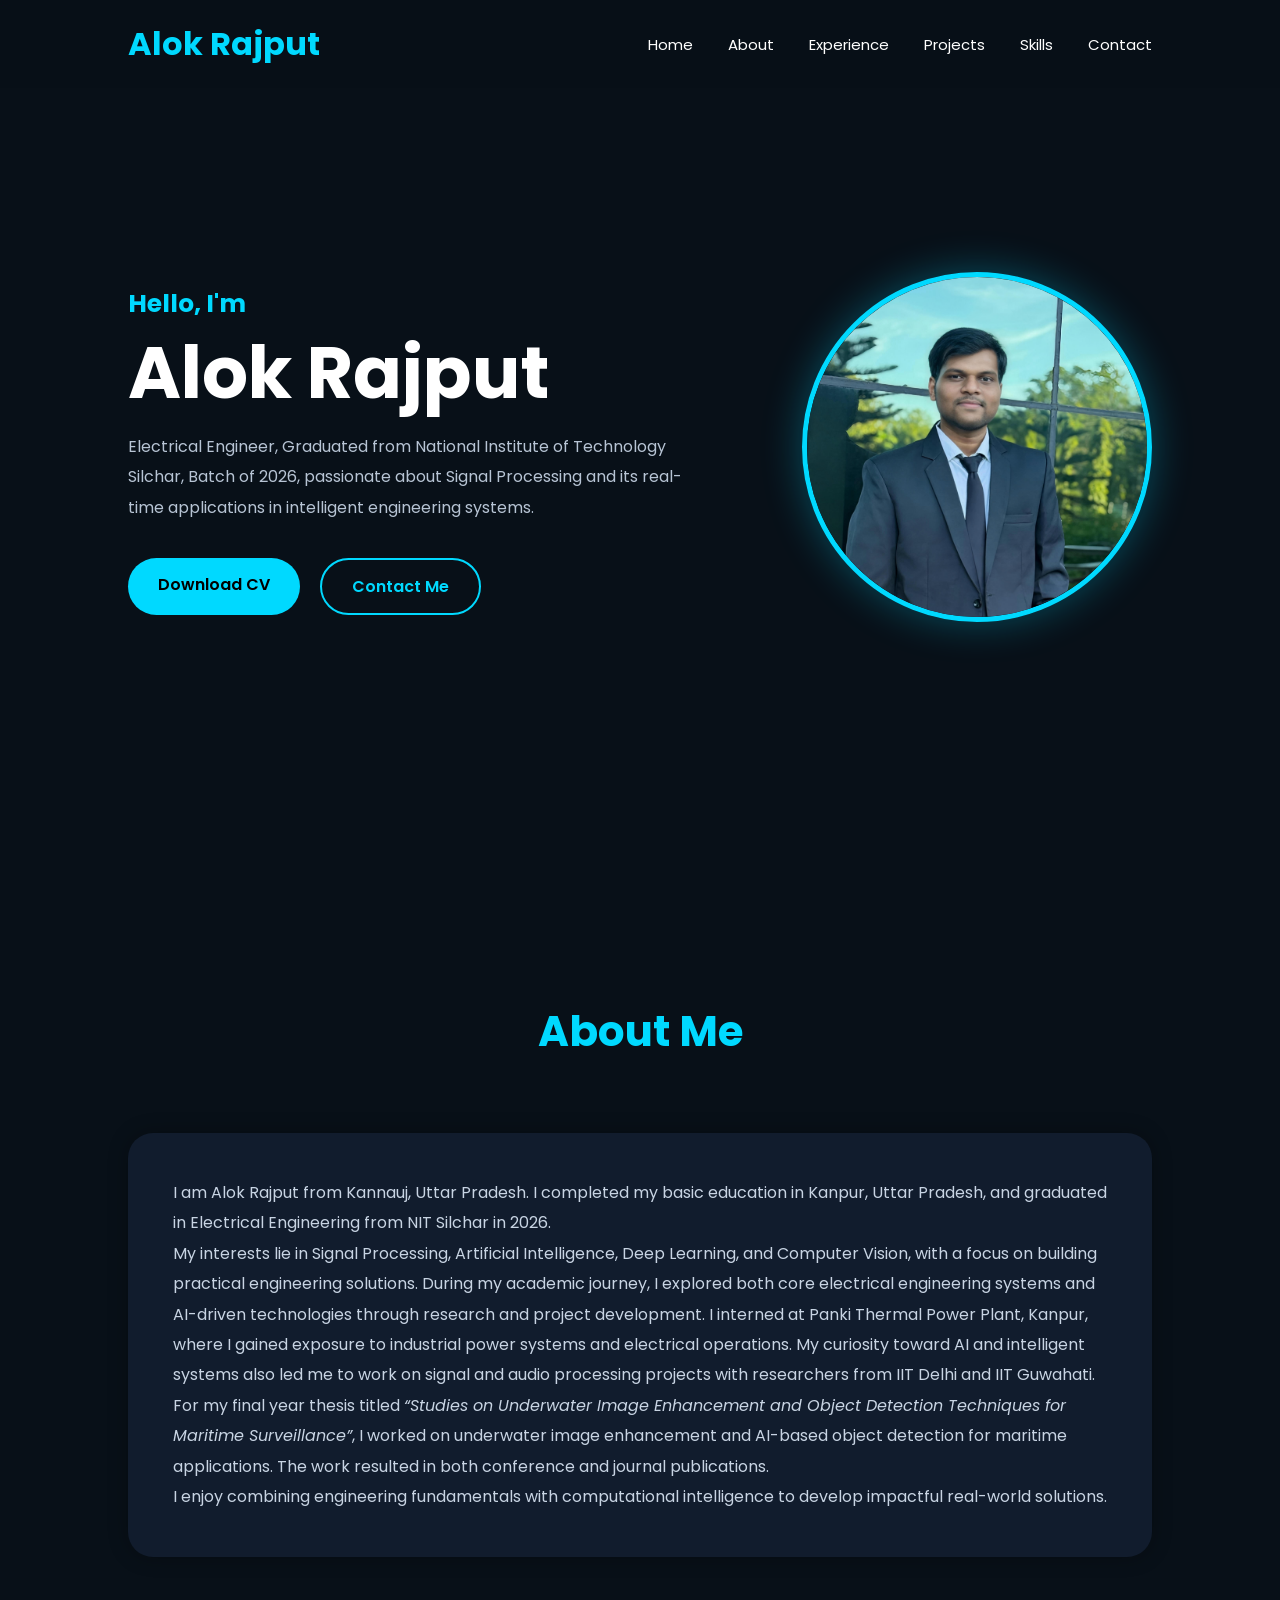
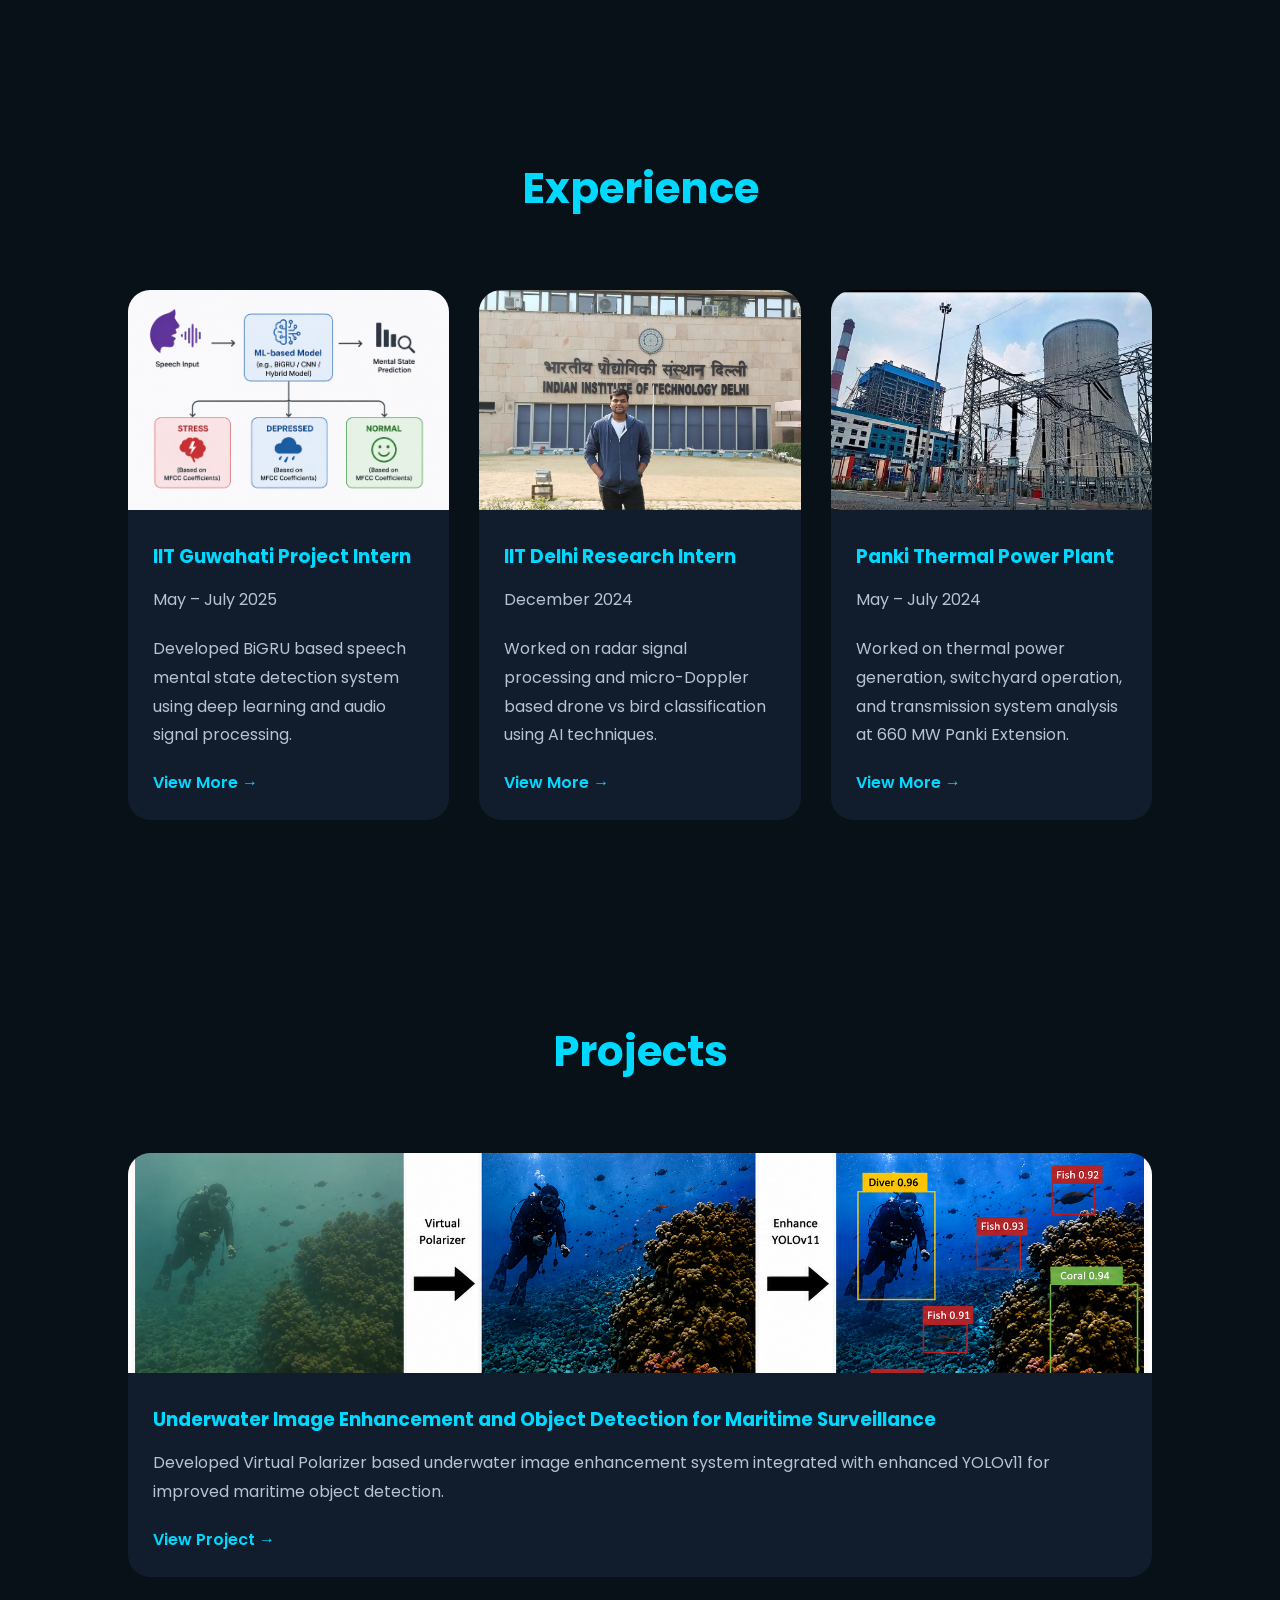
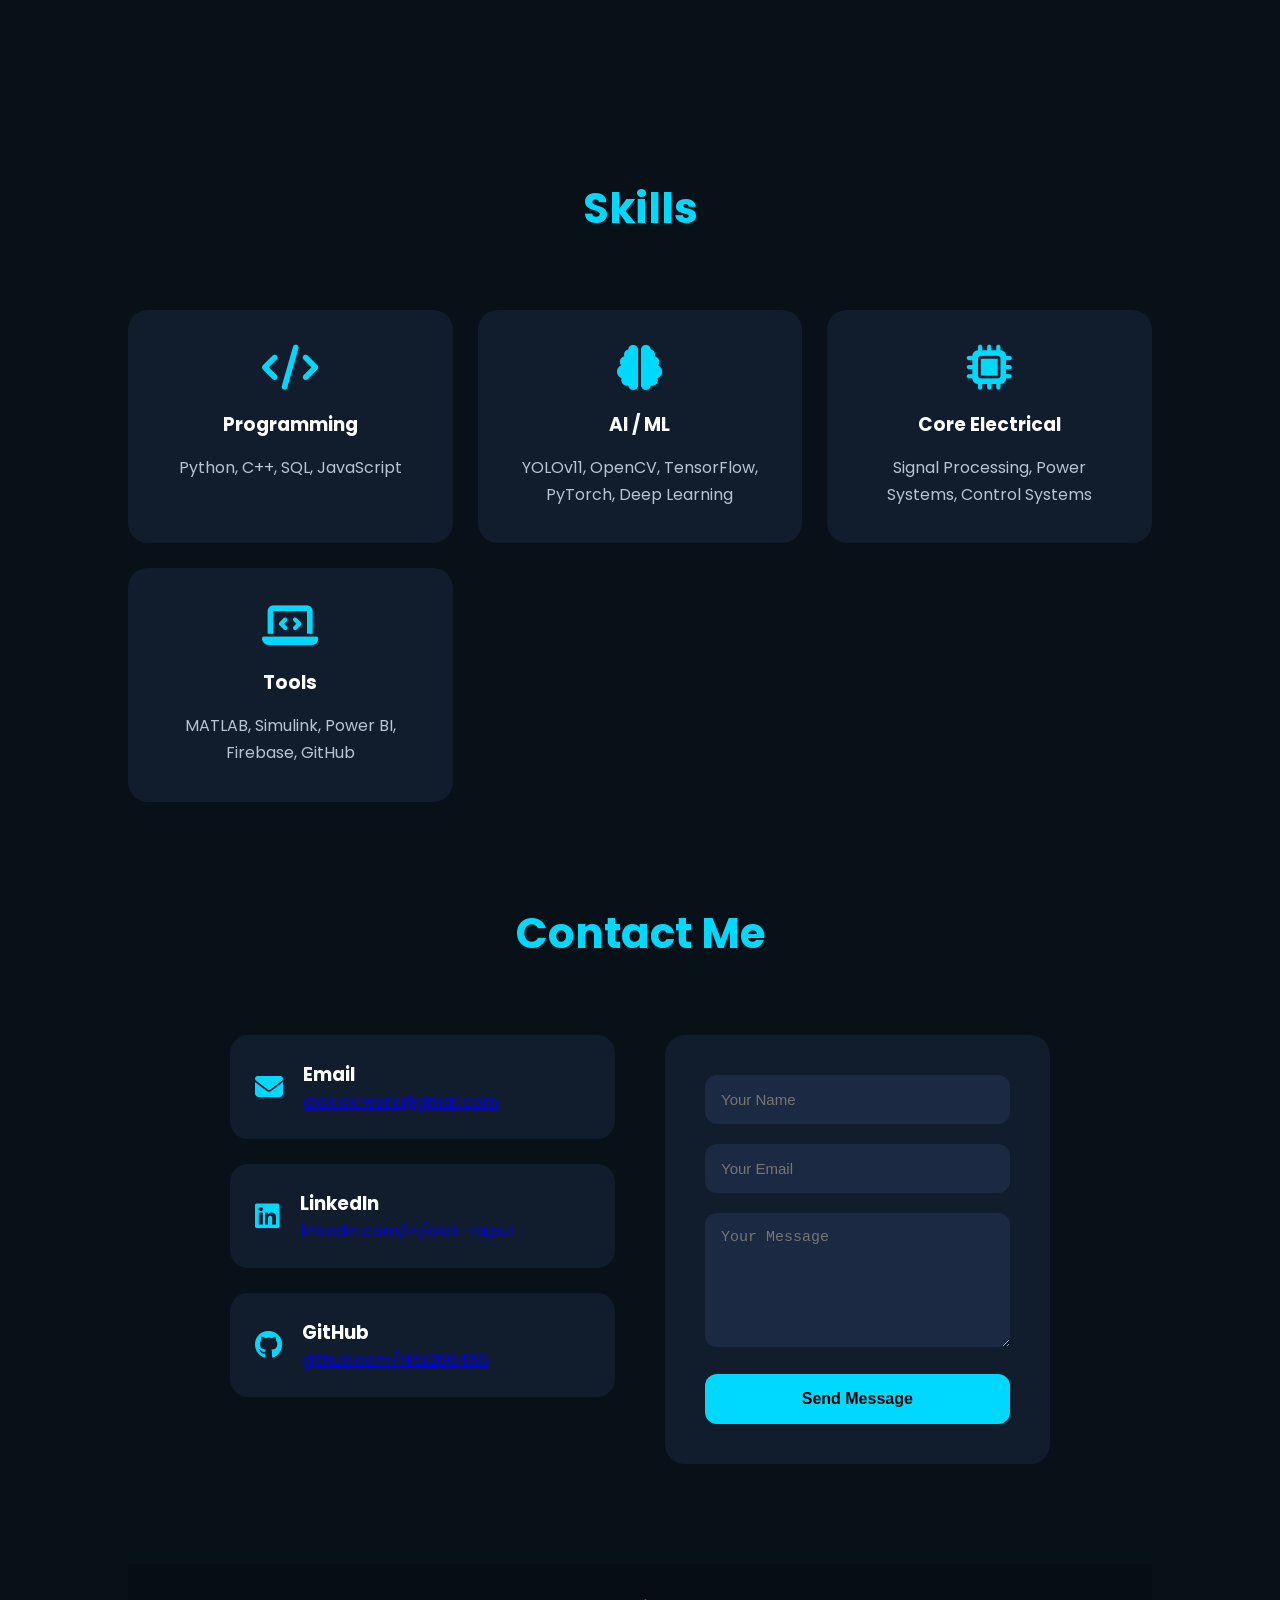
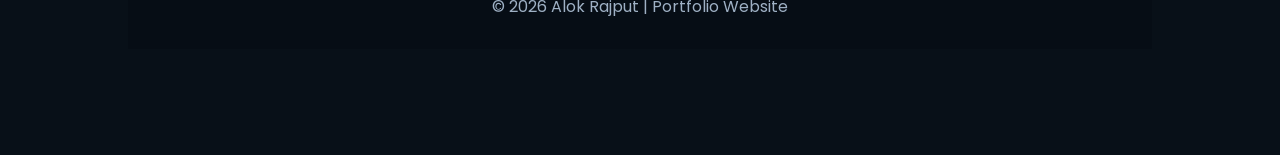
==== index.html @ 51794979 "Portfolio website" ====
<!DOCTYPE html>
<html lang="en">
<head>

  <meta charset="UTF-8">
  <meta name="viewport" content="width=device-width, initial-scale=1.0">

  <title>Alok Rajput | Portfolio</title>

  <!-- Google Fonts -->
  <link href="https://fonts.googleapis.com/css2?family=Poppins:wght@300;400;500;600;700&display=swap" rel="stylesheet">

  <!-- Font Awesome -->
  <link rel="stylesheet"
  href="https://cdnjs.cloudflare.com/ajax/libs/font-awesome/6.5.1/css/all.min.css"/>

  <style>

    *{
      margin:0;
      padding:0;
      box-sizing:border-box;
      scroll-behavior:smooth;
    }

    body{
      font-family:'Poppins',sans-serif;
      background:#081018;
      color:white;
      overflow-x:hidden;
    }

    /* NAVBAR */

    nav{
      width:100%;
      padding:20px 10%;
      display:flex;
      justify-content:space-between;
      align-items:center;
      position:fixed;
      top:0;
      z-index:1000;
      background:rgba(8,16,24,0.9);
      backdrop-filter:blur(12px);
    }

    nav h1{
      font-size:32px;
      color:#00d9ff;
      font-weight:700;
    }

    nav ul{
      display:flex;
      gap:35px;
      list-style:none;
    }

    nav ul li a{
      color:white;
      text-decoration:none;
      transition:0.3s;
      font-size:15px;
    }

    nav ul li a:hover{
      color:#00d9ff;
    }

    /* HERO SECTION */

    .hero{
      min-height:100vh;
      display:flex;
      justify-content:space-between;
      align-items:center;
      padding:0 10%;
      position:relative;
    }

    .hero-text{
      width:55%;
    }

    .hero-text h3{
      color:#00d9ff;
      font-size:25px;
      margin-bottom:10px;
    }

    .hero-text h1{
      font-size:72px;
      line-height:1.1;
      margin-bottom:20px;
    }

    .hero-text p{
      color:#b7c4d4;
      line-height:1.9;
      margin-bottom:35px;
      font-size:16px;
    }

    .hero-buttons{
      display:flex;
      gap:20px;
    }

    .btn{
      padding:14px 30px;
      border-radius:40px;
      text-decoration:none;
      transition:0.3s;
      font-weight:600;
    }

    .btn-primary{
      background:#00d9ff;
      color:black;
    }

    .btn-primary:hover{
      transform:translateY(-5px);
      box-shadow:0 0 20px #00d9ff;
    }

    .btn-secondary{
      border:2px solid #00d9ff;
      color:#00d9ff;
    }

    .btn-secondary:hover{
      background:#00d9ff;
      color:black;
    }

    .hero-image img{
      width:350px;
      height:350px;
      object-fit:cover;
      border-radius:50%;
      border:5px solid #00d9ff;
      box-shadow:0 0 40px #00d9ff50;
    }

    /* SECTION */

    section{
      padding:100px 10%;
    }

    .section-title{
      text-align:center;
      font-size:42px;
      margin-bottom:70px;
      color:#00d9ff;
    }

    /* ABOUT */

    .about-box{
      background:#111c2d;
      padding:45px;
      border-radius:25px;
      line-height:1.9;
      color:#c8d4e3;
      font-size:16px;
      box-shadow:0 0 20px rgba(0,0,0,0.3);
    }

    /* SKILLS */

    .skills-container{
      display:grid;
      grid-template-columns:repeat(auto-fit,minmax(250px,1fr));
      gap:25px;
    }

    .skill-card{
      background:#111c2d;
      padding:35px;
      border-radius:20px;
      text-align:center;
      transition:0.4s;
    }

    .skill-card:hover{
      transform:translateY(-10px);
      box-shadow:0 0 30px #00d9ff30;
    }

    .skill-card i{
      font-size:45px;
      color:#00d9ff;
      margin-bottom:20px;
    }

    .skill-card h3{
      margin-bottom:15px;
    }

    .skill-card p{
      color:#b7c4d4;
      line-height:1.7;
    }

    /* PROJECTS */

    .card-container{
      display:grid;
      grid-template-columns:repeat(auto-fit,minmax(320px,1fr));
      gap:30px;
    }

    .card{
      background:#111c2d;
      border-radius:22px;
      overflow:hidden;
      transition:0.4s;
    }

    .card:hover{
      transform:translateY(-10px);
      box-shadow:0 0 35px #00d9ff25;
    }

    .card img{
      width:100%;
      height:220px;
      object-fit:cover;
    }

    .card-content{
      padding:25px;
    }

    .card-content h3{
      margin-bottom:15px;
      color:#00d9ff;
    }

    .card-content p{
      color:#b7c4d4;
      line-height:1.8;
      margin-bottom:20px;
    }

    .card-content a{
      text-decoration:none;
      color:#00d9ff;
      font-weight:600;
    }

    /* CONTACT */

    .contact-container{
      display:grid;
      grid-template-columns:1fr 1fr;
      gap:50px;
    }

    .contact-info{
      display:flex;
      flex-direction:column;
      gap:25px;
    }

    .contact-box{
      background:#111c2d;
      padding:25px;
      border-radius:18px;
      display:flex;
      gap:20px;
      align-items:center;
    }

    .contact-box i{
      font-size:28px;
      color:#00d9ff;
    }

    .contact-form{
      background:#111c2d;
      padding:40px;
      border-radius:20px;
    }

    .contact-form input,
    .contact-form textarea{
      width:100%;
      padding:16px;
      margin-bottom:20px;
      border:none;
      border-radius:12px;
      background:#1b2a42;
      color:white;
      font-size:15px;
    }

    .contact-form button{
      width:100%;
      padding:16px;
      border:none;
      border-radius:12px;
      background:#00d9ff;
      color:black;
      font-size:16px;
      font-weight:600;
      cursor:pointer;
      transition:0.3s;
    }

    .contact-form button:hover{
      transform:translateY(-3px);
    }

    /* FOOTER */

    footer{
      text-align:center;
      padding:30px;
      background:#060d15;
      color:#9eb0c4;
    }

    /* RESPONSIVE */

    @media(max-width:950px){

      nav ul{
        display:none;
      }

      .hero{
        flex-direction:column-reverse;
        justify-content:center;
        gap:60px;
        text-align:center;
        padding-top:120px;
      }

      .hero-text{
        width:100%;
      }

      .hero-text h1{
        font-size:50px;
      }

      .hero-buttons{
        justify-content:center;
      }

      .contact-container{
        grid-template-columns:1fr;
      }

    }

  </style>

</head>

<body>

  <!-- NAVBAR -->

  <nav>

    <h1>Alok Rajput</h1>

    <ul>

  <li><a href="#home">Home</a></li>
  <li><a href="#about">About</a></li>
  <li><a href="#internships">Experience</a></li>
  <li><a href="#projects">Projects</a></li>
  <li><a href="#skills">Skills</a></li>
  <li><a href="#contact">Contact</a></li>

</ul>

  </nav>

  <!-- HERO -->

  <section class="hero" id="home">

    <div class="hero-text">

      <h3>Hello, I'm</h3>

      <h1>Alok Rajput</h1>

      <p>
        Electrical Engineer, Graduated from National Institute of Technology Silchar, Batch of 2026, passionate about Signal Processing and its real-time applications in intelligent engineering systems.

      </p>

      <div class="hero-buttons">

        <a href="cv.pdf" class="btn btn-primary">Download CV</a>

        <a href="#contact" class="btn btn-secondary">Contact Me</a>

      </div>

    </div>

    <div class="hero-image">

      <img src="profile.jpg" alt="Profile">

    </div>

  </section>

  <!-- ABOUT -->

  <section id="about">

    <h2 class="section-title">About Me</h2>

    <div class="about-box">

      <p>
I am Alok Rajput from Kannauj, Uttar Pradesh. I completed my basic education in Kanpur, Uttar Pradesh, and graduated in Electrical Engineering from NIT Silchar in 2026.
</p>

<p>
My interests lie in Signal Processing, Artificial Intelligence, Deep Learning, and Computer Vision, with a focus on building practical engineering solutions. During my academic journey, I explored both core electrical engineering systems and AI-driven technologies through research and project development.

I interned at Panki Thermal Power Plant, Kanpur, where I gained exposure to industrial power systems and electrical operations. My curiosity toward AI and intelligent systems also led me to work on signal and audio processing projects with researchers from IIT Delhi and IIT Guwahati.
</p>

<p>
For my final year thesis titled <i>“Studies on Underwater Image Enhancement and Object Detection Techniques for Maritime Surveillance”</i>,  I worked on underwater image enhancement and AI-based object detection for maritime applications. The work resulted in both conference and journal publications.
</p>

<p>
I enjoy combining engineering fundamentals with computational intelligence to develop impactful real-world solutions.
</p>
    </div>

  </section>
 <!-- EXPERIENCE -->

<section id="internships">

  <h2 class="section-title">Experience</h2>

  <div class="card-container">

    <!-- INTERNSHIP 1 -->

    <div class="card">

      <img src="intern3.png" alt="IIT Guwahati">

      <div class="card-content">

        <h3>IIT Guwahati Project Intern</h3>

        <p class="timeline">May – July 2025</p>

        <p>
          Developed BiGRU based speech mental state detection system
          using deep learning and audio signal processing.
        </p>

        <a href="iitg.html">View More →</a>

      </div>

    </div>

    <!-- INTERNSHIP 2 -->

    <div class="card">

      <img src="intern2.png" alt="IIT Delhi">

      <div class="card-content">

        <h3>IIT Delhi Research Intern</h3>

        <p class="timeline">December 2024</p>

        <p>
          Worked on radar signal processing and micro-Doppler based
          drone vs bird classification using AI techniques.
        </p>

        <a href="iitdelhi.html">View More →</a>

      </div>

    </div>

    <!-- INTERNSHIP 3 -->

    <div class="card">

      <img src="intern1.png" alt="Panki Thermal Plant">

      <div class="card-content">

        <h3>Panki Thermal Power Plant</h3>

        <p class="timeline">May – July 2024</p>

        <p>
          Worked on thermal power generation, switchyard operation,
          and transmission system analysis at 660 MW Panki Extension.
        </p>

        <a href="panki.html">View More →</a>

      </div>

    </div>

  </div>





  </section>
  
</section> <!-- PROJECTS --> <section id="projects"> <h2 class="section-title">Projects</h2> <div class="card-container"></div>
  <!-- PROJECT CARD -->

<div class="card">

    <img src="project1.png" alt="Underwater Project">

    <div class="card-content">

        <h3>
            Underwater Image Enhancement and Object Detection for Maritime Surveillance
        </h3>

        <p>
            Developed Virtual Polarizer based underwater image enhancement
            system integrated with enhanced YOLOv11 for improved maritime object
            detection.
        </p>

        <a href="project-details.html">View Project →</a>

    </div>

</div>


 

 </section>
  

 <!-- SKILLS -->

  <section id="skills">

    <h2 class="section-title">Skills</h2>

    <div class="skills-container">

      <div class="skill-card">

        <i class="fa-solid fa-code"></i>

        <h3>Programming</h3>

        <p>Python, C++, SQL, JavaScript</p>

      </div>

      <div class="skill-card">

        <i class="fa-solid fa-brain"></i>

        <h3>AI / ML</h3>

        <p>YOLOv11, OpenCV, TensorFlow, PyTorch, Deep Learning</p>

      </div>

      <div class="skill-card">

        <i class="fa-solid fa-microchip"></i>

        <h3>Core Electrical</h3>

        <p>Signal Processing, Power Systems, Control Systems</p>

      </div>

      <div class="skill-card">

        <i class="fa-solid fa-laptop-code"></i>

        <h3>Tools</h3>

        <p>MATLAB, Simulink, Power BI, Firebase, GitHub</p>

      </div>

    </div>


<!-- CONTACT -->

<section id="contact">

  <h2 class="section-title">Contact Me</h2>

  <div class="contact-container">

    <!-- LEFT -->

    <div class="contact-info">

      <!-- EMAIL -->

      <div class="contact-box">

        <i class="fa-solid fa-envelope"></i>

        <div>

          <h3>Email</h3>

          <p>
            <a href="mailto:alok.ok.work@gmail.com">
              alok.ok.work@gmail.com
            </a>
          </p>

        </div>

      </div>

      <!-- LINKEDIN -->

      <div class="contact-box">

        <i class="fa-brands fa-linkedin"></i>

        <div>

          <h3>LinkedIn</h3>

          <p>
            <a href="https://www.linkedin.com/in/alok-rajput-459b02270/" target="_blank">
              linkedin.com/in/alok-rajput
            </a>
          </p>

        </div>

      </div>

      <!-- GITHUB -->

      <div class="contact-box">

        <i class="fa-brands fa-github"></i>

        <div>

          <h3>GitHub</h3>

          <p>
            <a href="https://github.com/alok-rajput" target="_blank">
              github.com/Nits266486
            </a>
          </p>

        </div>

      </div>

    </div>

    <!-- RIGHT -->

    <form class="contact-form"
          action="https://api.web3forms.com/submit"
          method="POST">

      <!-- WEB3FORMS ACCESS KEY -->

      <input type="hidden"
             name="access_key"
             value="03a7da42-d362-4bce-9266-edbde18f43c0">

      <!-- SUBJECT -->

      <input type="hidden"
             name="subject"
             value="New Portfolio Message">

      <!-- REDIRECT AFTER SUBMIT -->

      <input type="hidden"
             name="redirect"
             value="https://web3forms.com/success">

      <!-- NAME -->

      <input type="text"
             name="name"
             placeholder="Your Name"
             required>

      <!-- EMAIL -->

      <input type="email"
             name="email"
             placeholder="Your Email"
             required>

      <!-- MESSAGE -->

      <textarea rows="6"
                name="message"
                placeholder="Your Message"
                required></textarea>

      <!-- BUTTON -->

      <button type="submit">Send Message</button>

    </form>

  </div>

</section>

<!-- FOOTER -->

<footer>

  © 2026 Alok Rajput | Portfolio Website

</footer>

<!-- JAVASCRIPT -->

<script>

  const sections = document.querySelectorAll("section");

  window.addEventListener("scroll", () => {

    sections.forEach(section => {

      const top = window.scrollY;
      const offset = section.offsetTop - 300;
      const height = section.offsetHeight;

      if(top >= offset && top < offset + height){

        section.style.opacity = "1";
        section.style.transform = "translateY(0px)";

      }

    });

  });

  sections.forEach(section => {

    section.style.opacity = "0";
    section.style.transform = "translateY(50px)";
    section.style.transition = "all 1s";

  });

</script>

</body>
</html>
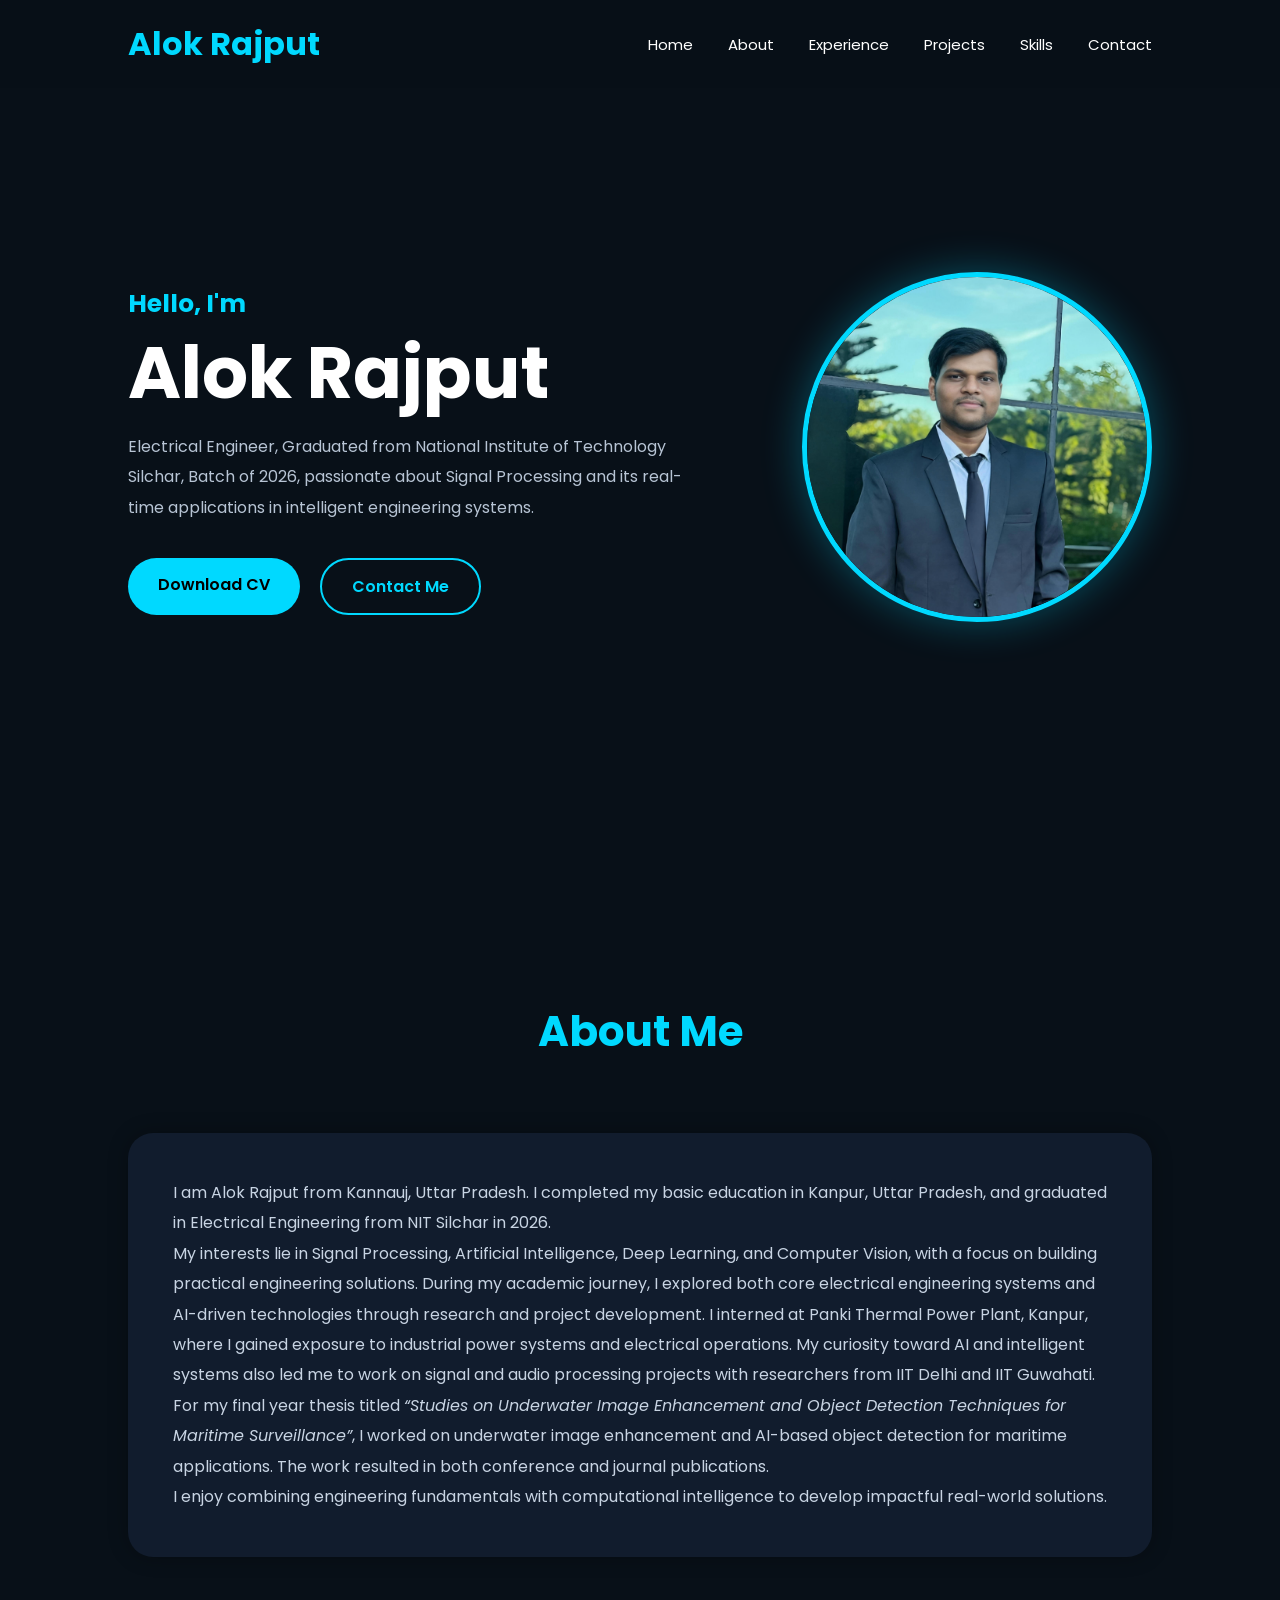
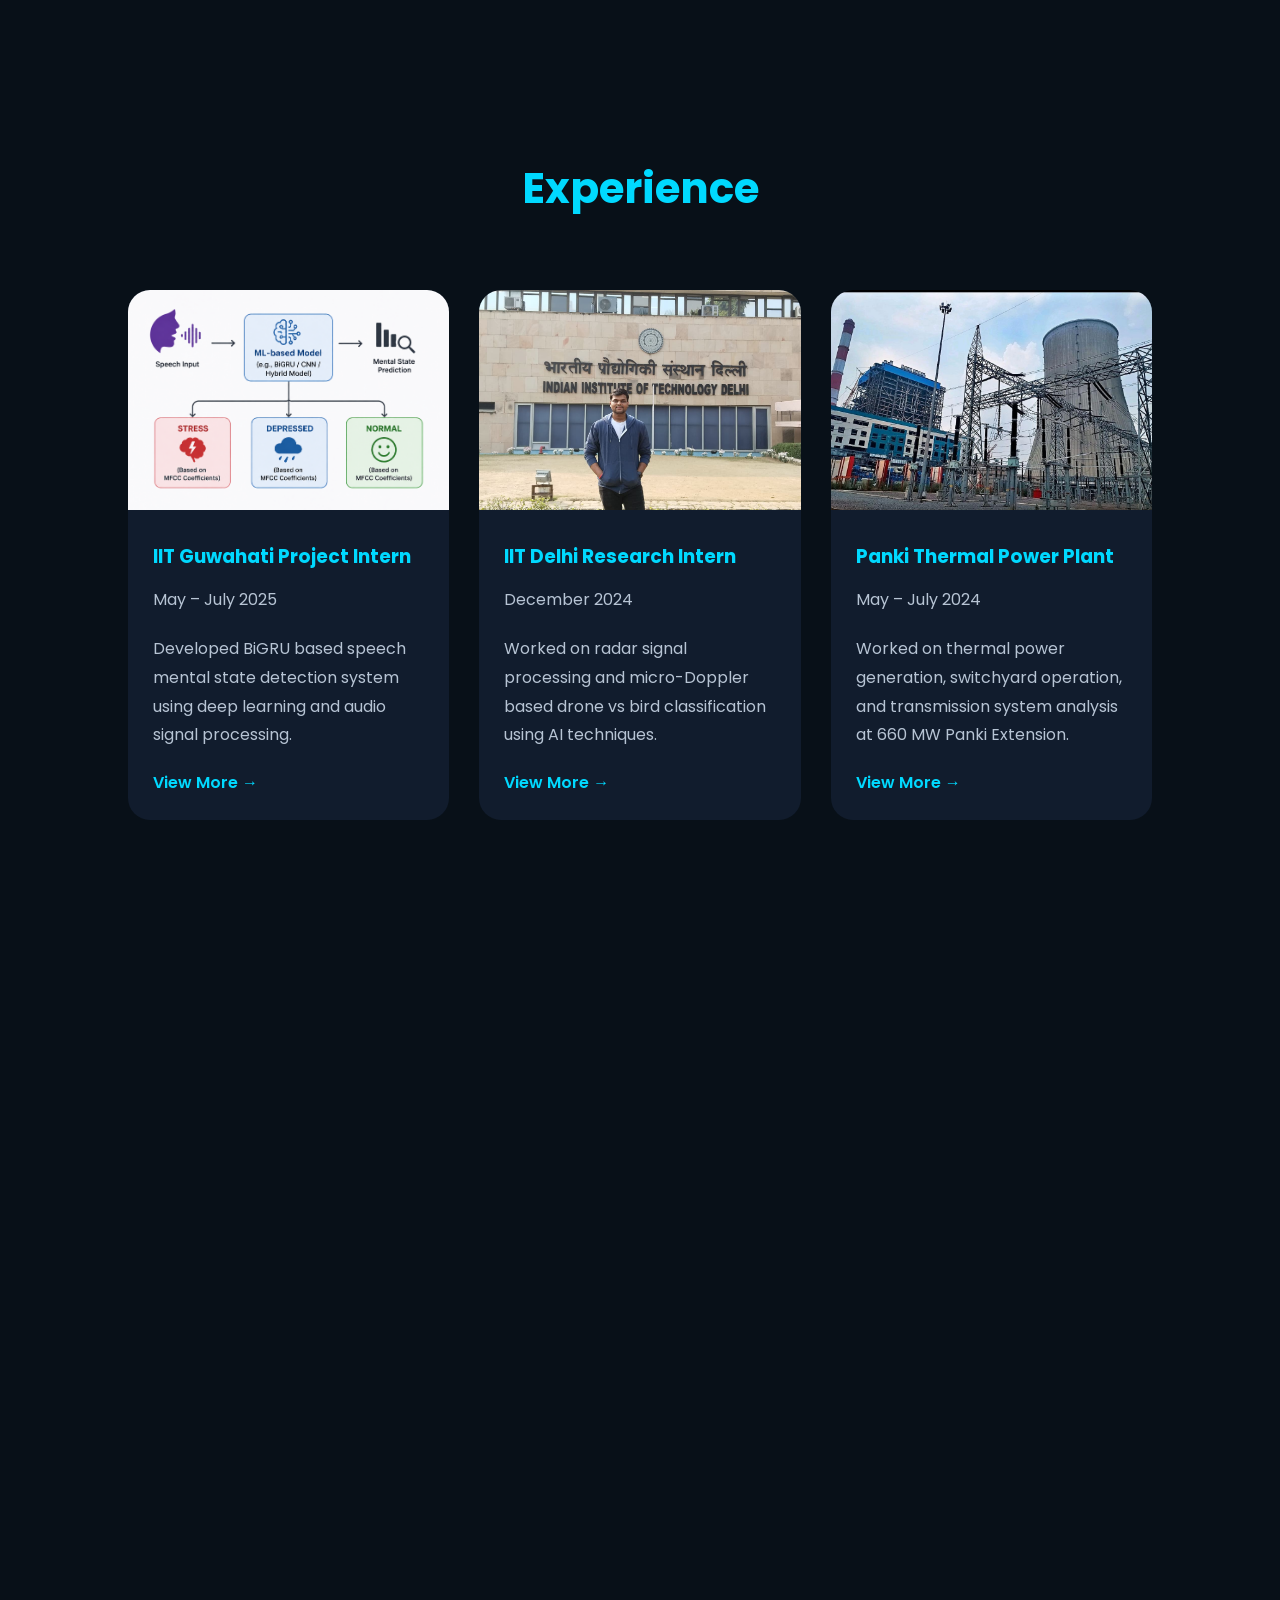
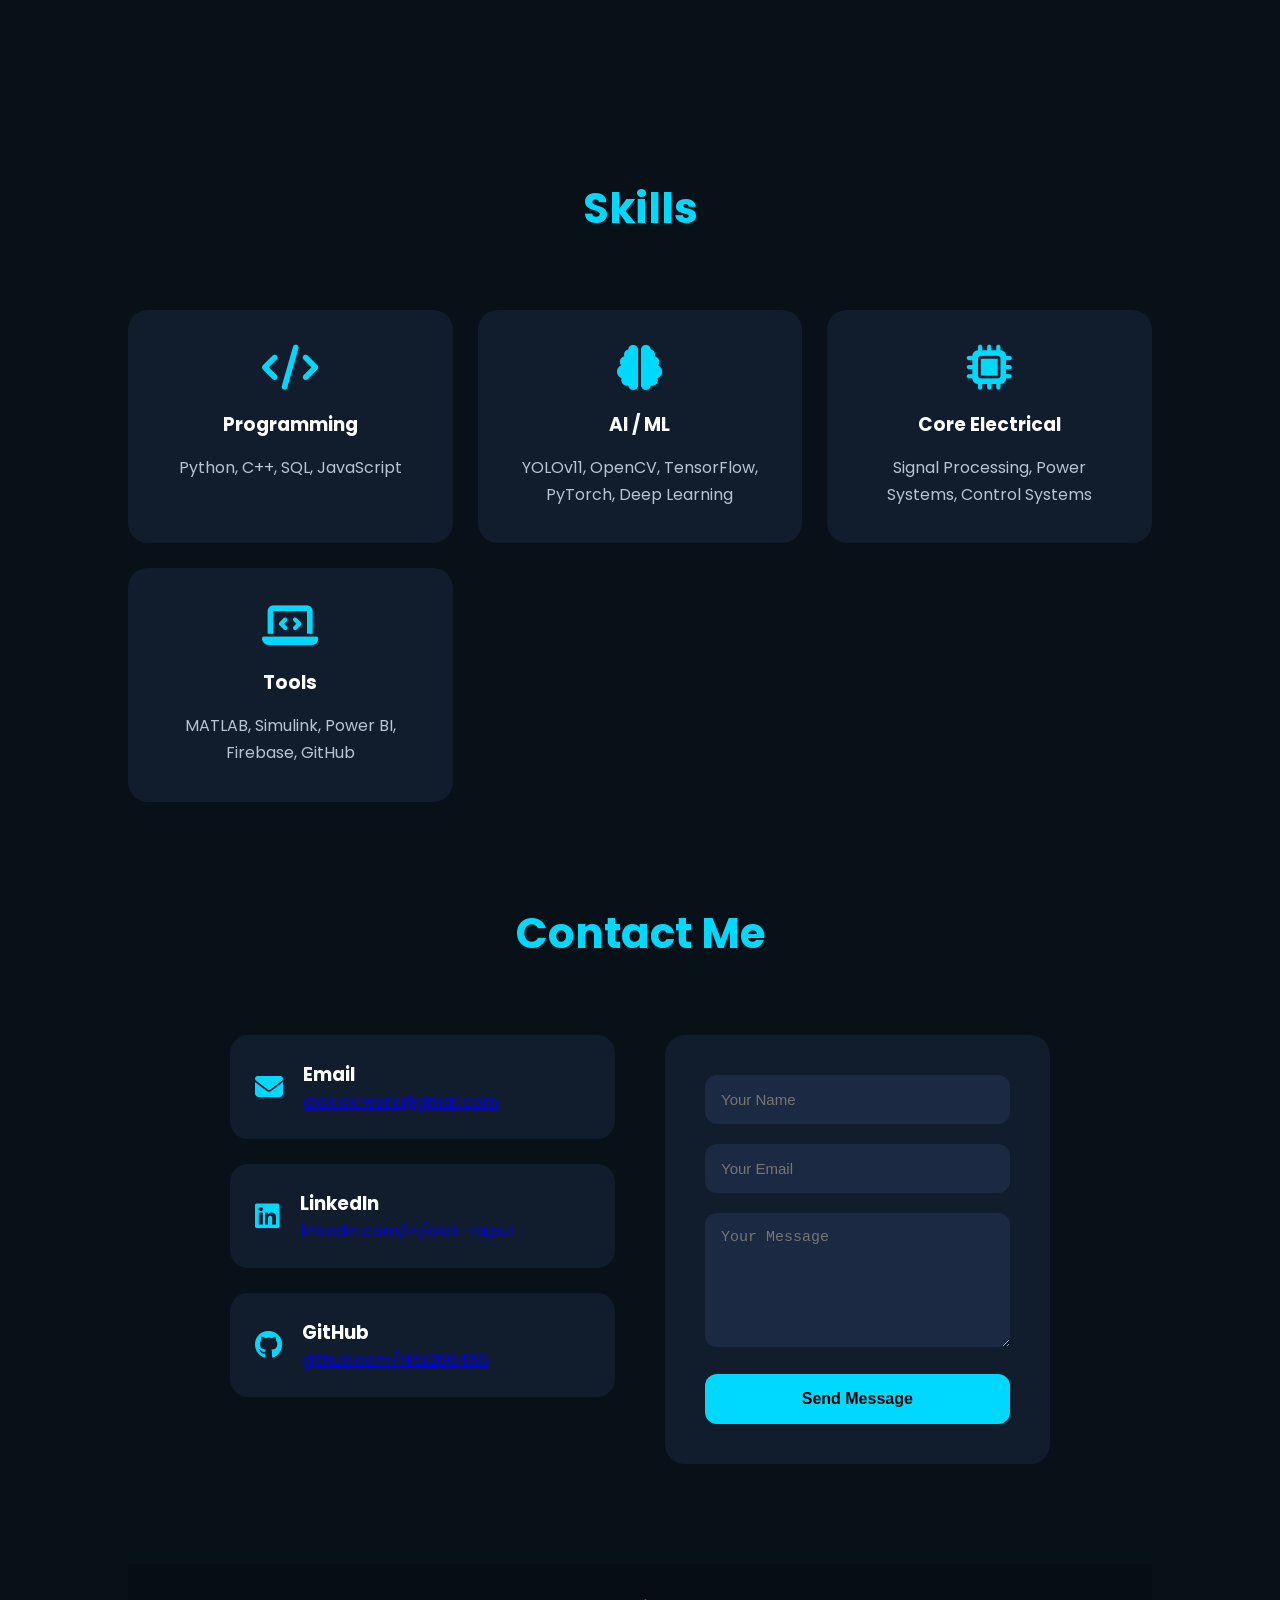
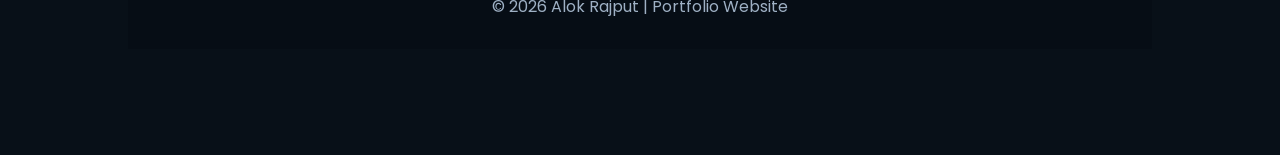
==== commit 8415c374: "priye file added" ====
--- a/index.html
+++ b/index.html
@@ -111,7 +111,7 @@
       padding:14px 30px;
       border-radius:40px;
       text-decoration:none;
-      transition:0.3s;
+      /* transition:0.3s; */
       font-weight:600;
     }
 
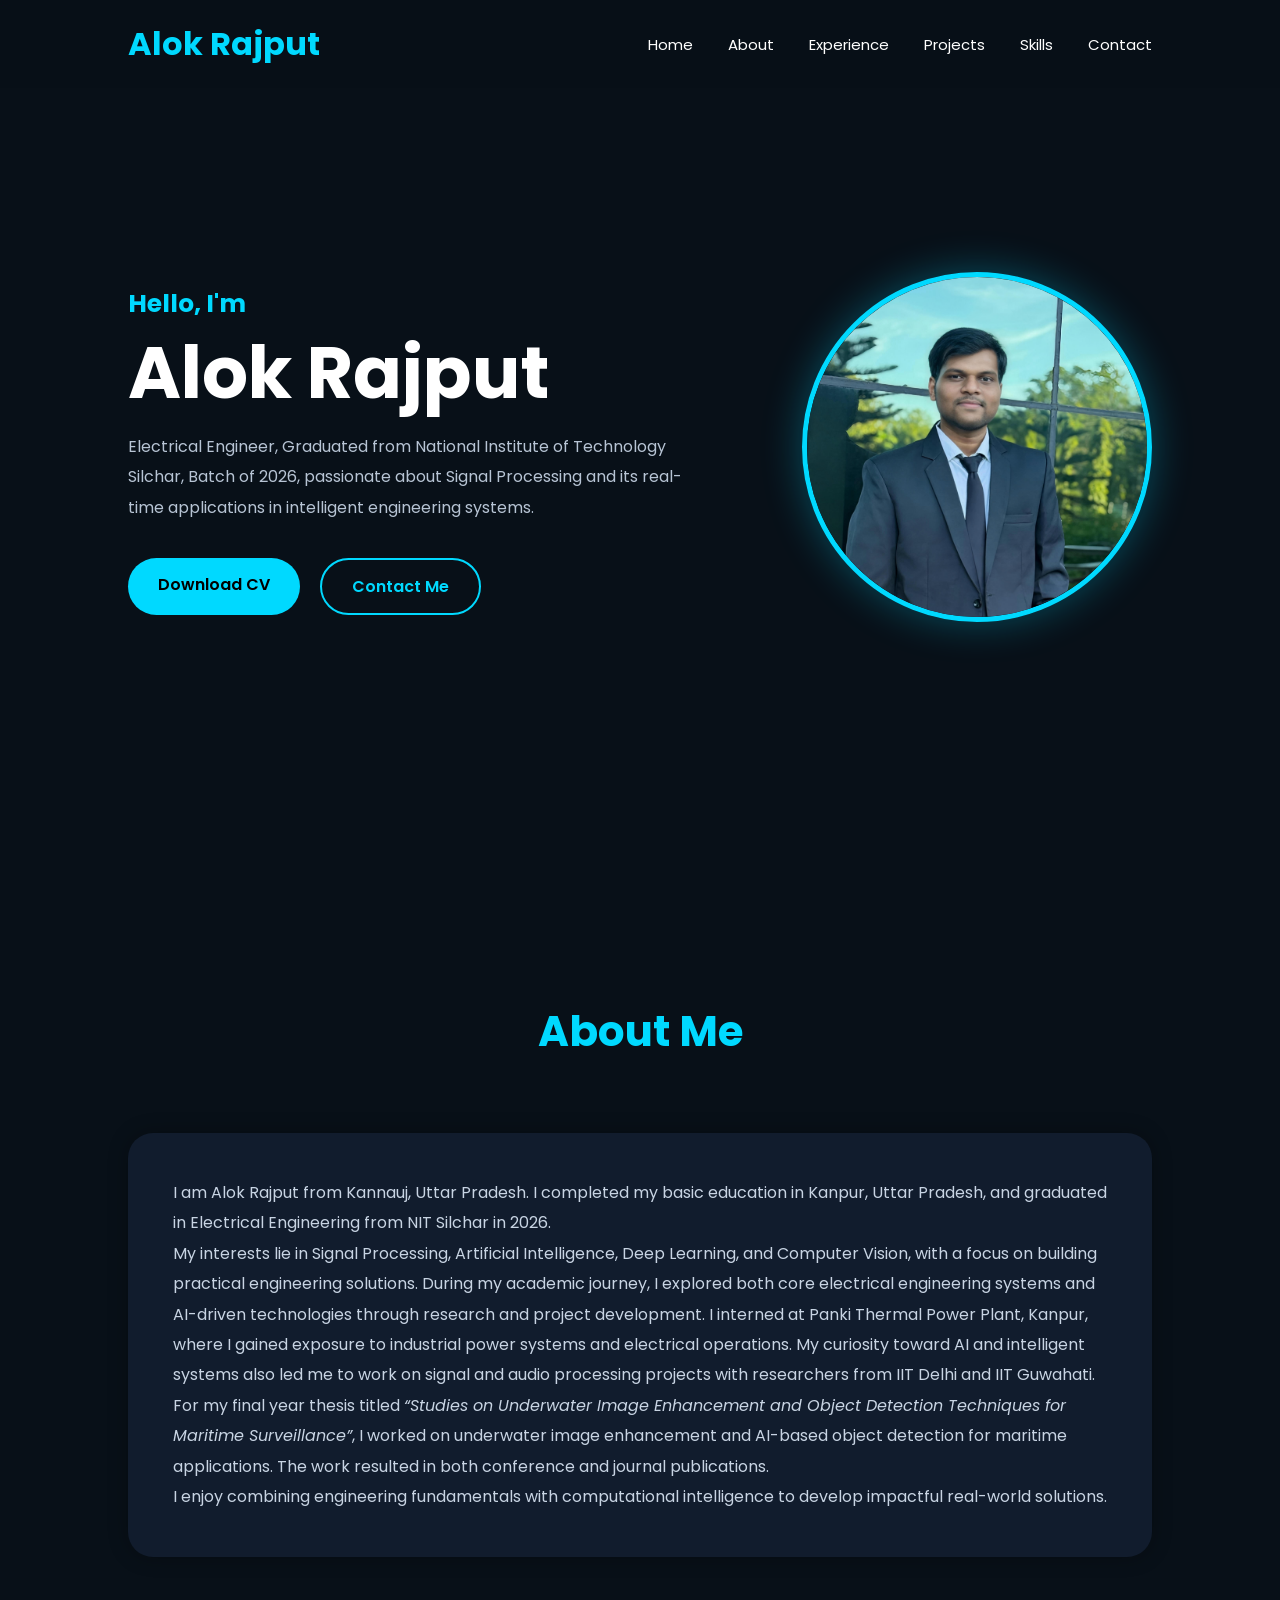
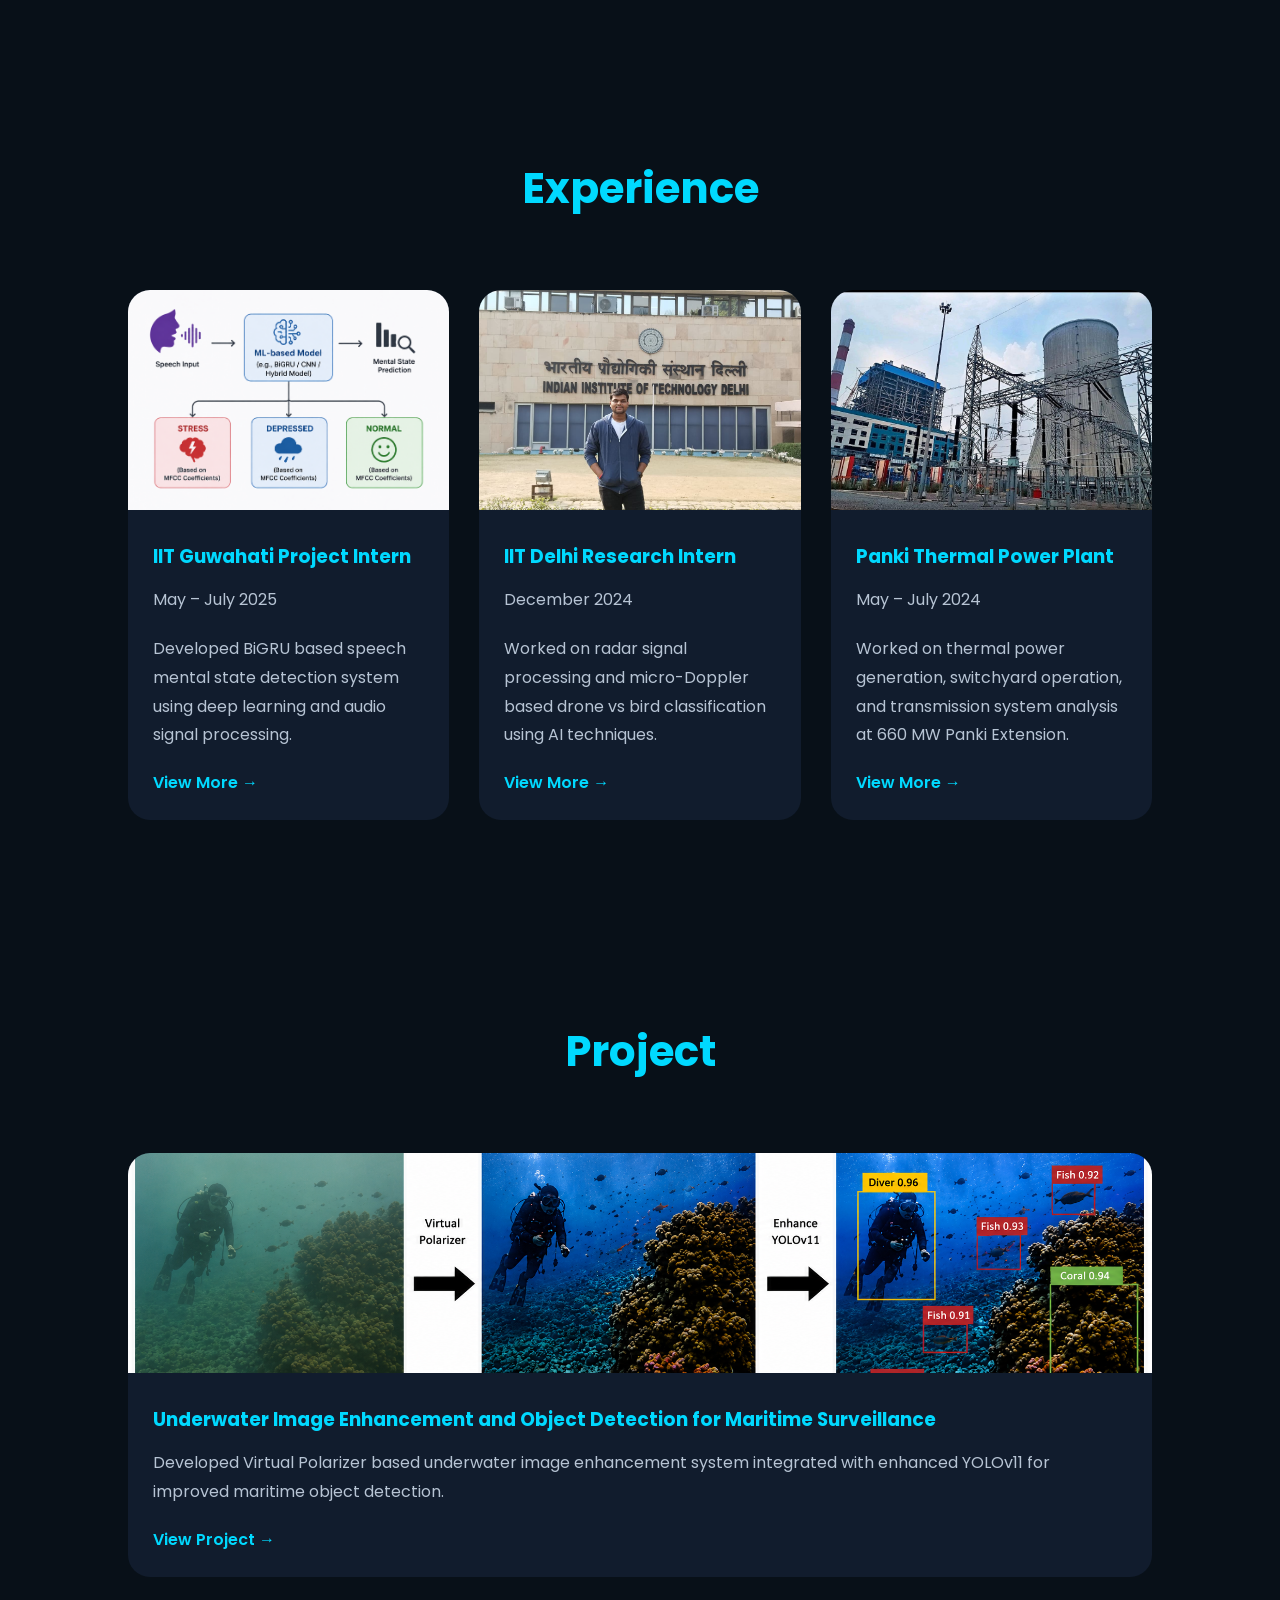
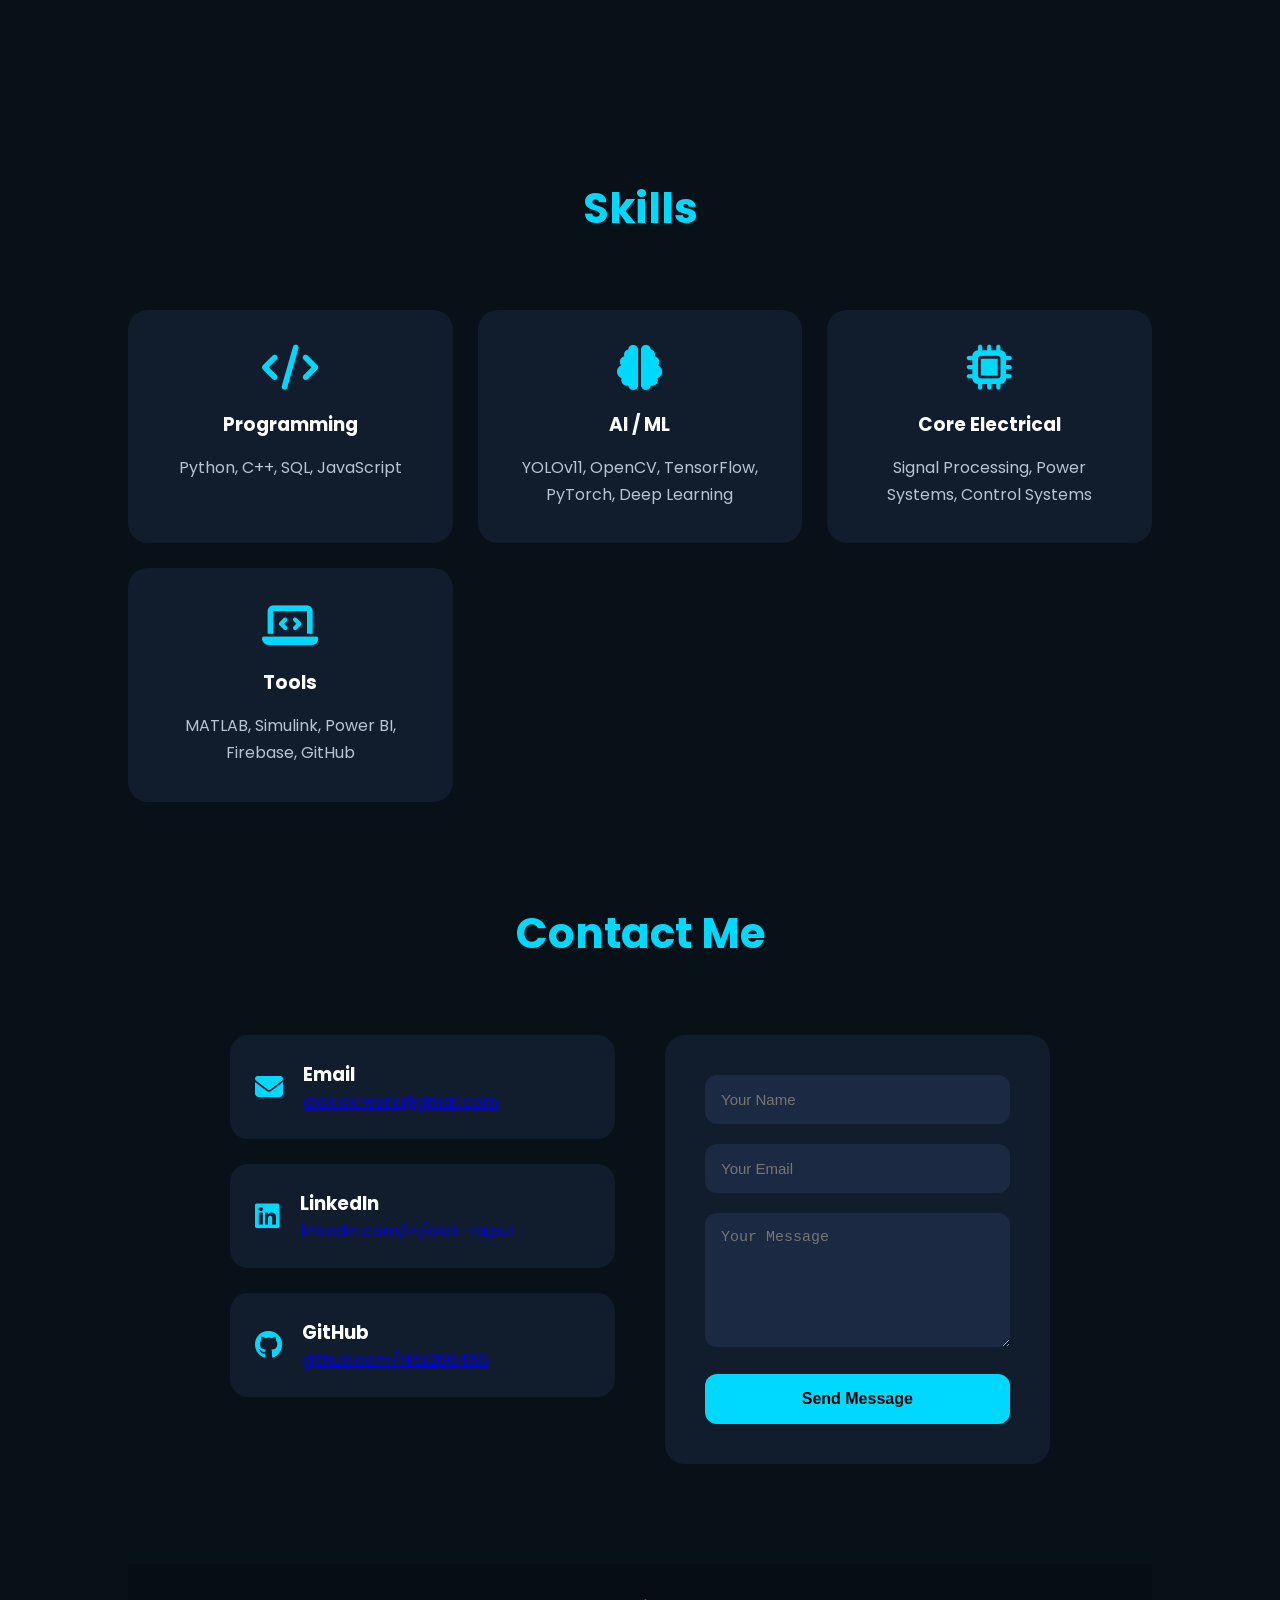
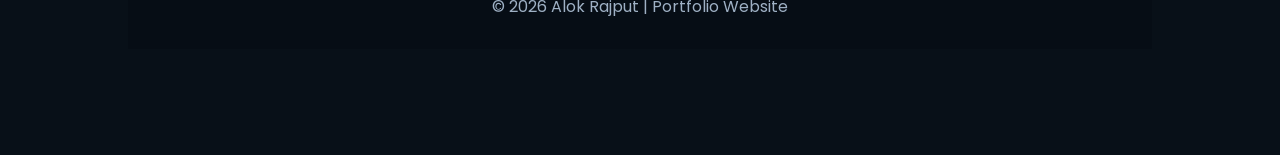
==== commit acd78feb: "priye file added" ====
--- a/index.html
+++ b/index.html
@@ -111,7 +111,7 @@
       padding:14px 30px;
       border-radius:40px;
       text-decoration:none;
-      /* transition:0.3s; */
+      transition:0.3s;
       font-weight:600;
     }
 
@@ -529,7 +529,7 @@
 
   </section>
   
-</section> <!-- PROJECTS --> <section id="projects"> <h2 class="section-title">Projects</h2> <div class="card-container"></div>
+</section> <!-- PROJECTS --> <section id="project"> <h2 class="section-title">Project</h2> <div class="card-container"></div>
   <!-- PROJECT CARD -->
 
 <div class="card">
